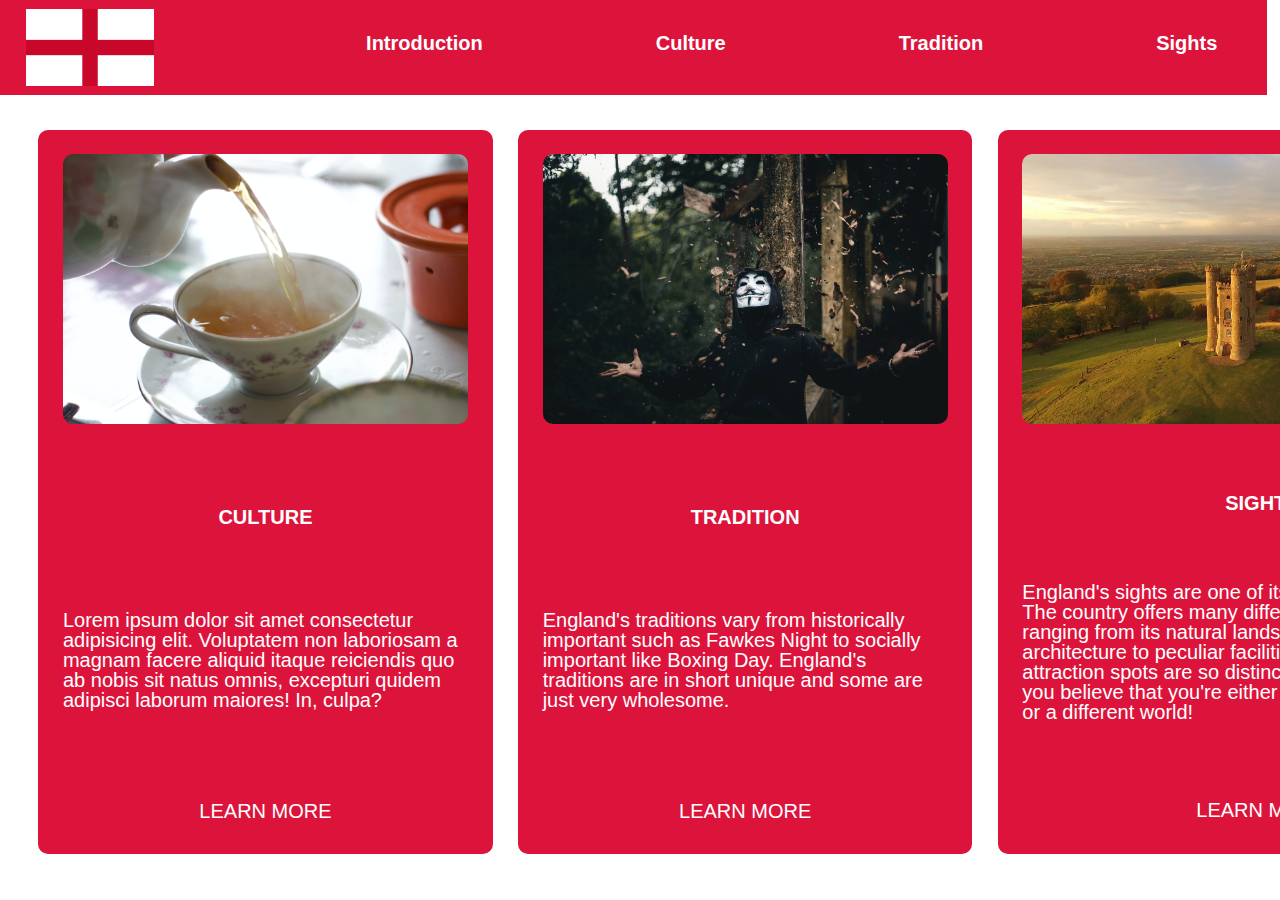
==== index.html @ 89935b38 "Version1" ====
<!DOCTYPE html>
<html lang="en">
<head>
    <meta charset="UTF-8">
    <meta http-equiv="X-UA-Compatible" content="IE=edge">
    <link rel="stylesheet" href="reset.css">
    <link rel="stylesheet" href="introductionpagestyle.css">
    <meta name="viewport" content="width=device-width, initial-scale=1.0">
    <title>Document</title>
</head>
<body>
    <header class="header" id="header">
        <div class="flagicon">
            <img src="englandflag.png" alt="englands_flag">
        </div> 
        <nav class="subjects">
            <a href="" class="subjectlink">Introduction</a>
            <a href="" class="subjectlink">Culture</a>
            <a href="" class="subjectlink">Tradition</a>
            <a href="sightindex.html" class="subjectlink">Sights</a>
        </nav>
    </header>

    <div class="contentbox">
        <div class="content">
            <img src="images/tea.jpg" alt="">
            <h1>CULTURE</h1>
            <P>Lorem ipsum dolor sit amet consectetur adipisicing elit. Voluptatem non laboriosam a magnam facere aliquid itaque reiciendis quo ab nobis sit natus omnis, excepturi quidem adipisci laborum maiores! In, culpa?</P>
            <a href="">LEARN MORE</a>
        </div>

        <div class="content">
            <img src="images/traditiontumbnail.jpg" alt="tumbnail2" class="traditionpic">
            <h1>TRADITION</h1>
            <P>England's traditions vary from historically important such as <i>Fawkes Night</i> to socially important like <i>Boxing Day</i>. England's traditions are in short unique and some are just very wholesome.</P>
            <a href="">LEARN MORE</a>
        </div>

        <div class="content">
            <img src="images/sightstumbnail.jpg" alt="tumbnail3" class="content3">
            <h1>SIGHTS</h1>
            <P>England's sights are one of its major selling points. The country offers many different types of
                sights ranging from its natural landscape and old architecture to peculiar facilities. Its sight 
                and attraction spots are so distinctive, some literally make you believe that you're either in a 
                different time period or a different world!
            </P>
            <a href="">LEARN MORE</a>
        </div>
    </div>

</body>
</html>
---- introductionpagestyle.css ----
/*Navbar*/
html {
    font-size: 20px;
}

.header {
    display: flex;
    justify-content: space-between;
    align-items: center;
    width: 95vw;
    padding-left: 2vw;
    padding-right: 2vw;
    padding-top: 1vh;
    padding-bottom: 1vh;
    background-color: crimson;
    position: fixed;
    z-index: 9;
}

.flagicon img{
    max-width: 10vw;
    display: block;
}

.subjects {
    padding: 2%;
    width: 70%;
    display: flex;
    justify-content: space-between;
}

.subjects a {
    display: block;
    float: left;
    text-decoration: none;
    color: white;
    font-family: Arial, Helvetica, sans-serif;
    font-size: 1rem;
    font-weight:bold;
    padding-bottom: 1%; 
} 

.subjectlink {
    position: relative;
}

.subjectlink::before {
    position: absolute;
    content: "";
    bottom: 0;
    left: 0;
    width: 0%;
    height: 3px;
    background-color: white;
    transition-duration: 0.2s;
    transition-delay: 100ms;
}

.subjectlink:hover::before {
    width: 100%;
}

/*Main Content*/
.contentbox {
    display: flex;
    flex-direction: row;
    align-items: center;
    padding-top: 13vh;
    justify-content: space-between;
    padding-left: 2%;
    padding-right: 2%;
    height: fit-content;
    font-family: Arial, Helvetica, sans-serif;
}

.content {
    margin: 1vw;
    height: 75vh;
    width: fit-content;
    padding: 2%;
    display: flex;
    flex-direction: column;
    justify-content: space-between;
    color: white;
    background-color: crimson;
    border-radius: 10px;
}

.content img{
    height: 30vh;
    border-radius: 10px;
}

.content h1 {
    align-self: center;
    font-weight: bold;
}

.content a {
    text-decoration: none;
    align-self: center;
    color: white;
    padding: 2%;
    border-radius: 25px;
}

.content a:hover {
    color: crimson;
    background-color: white;
}


/*Mobile devices*/
@media (max-width: 600px) {
    .contentbox {
        flex-direction: column;
    }

    .content img {
        align-self: center;
        margin-top: 2vh;
        width: 70vw;
        border-radius: 10px;
    }
}
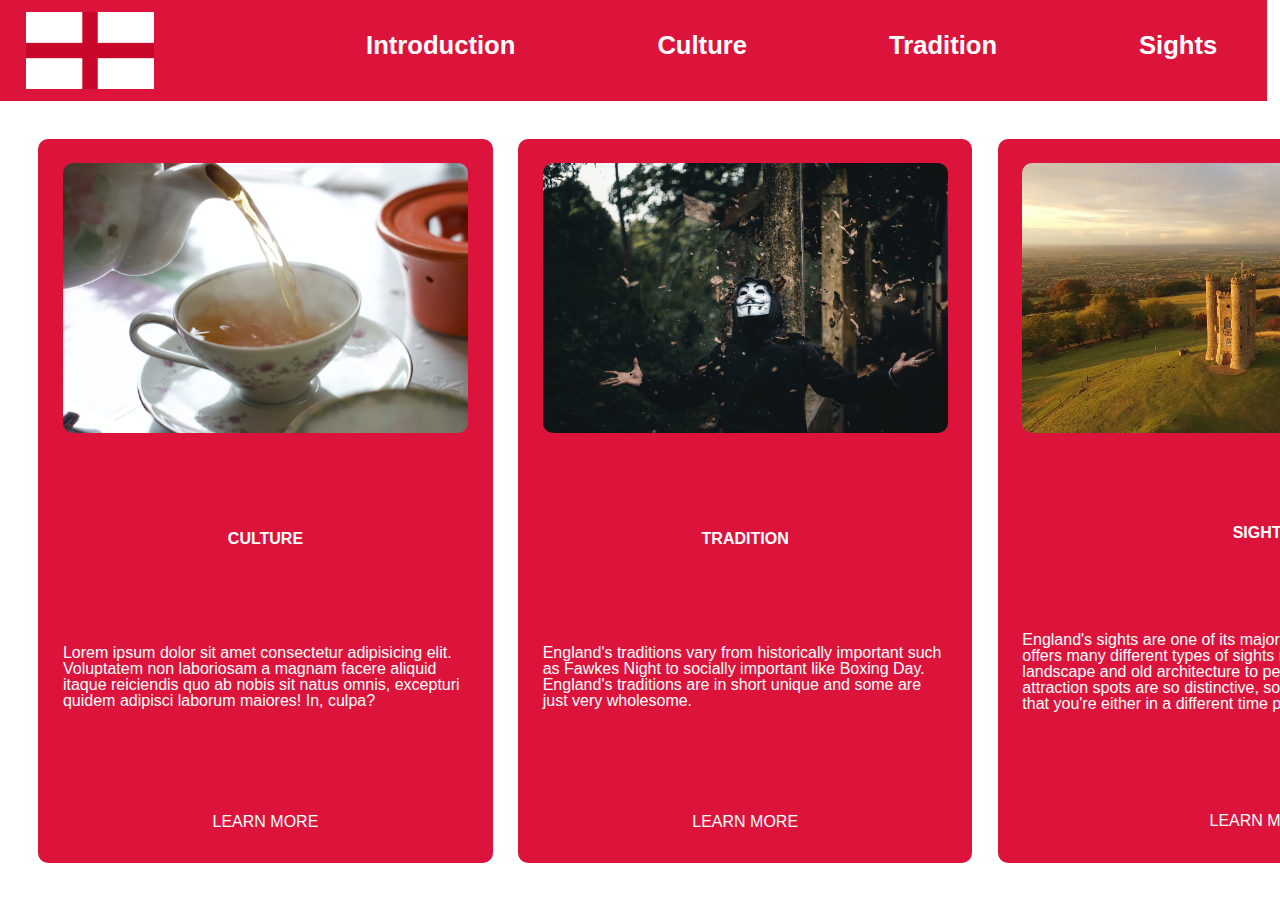
==== commit bad9a8e4: "morb wipe" ====
--- a/index.html
+++ b/index.html
@@ -6,6 +6,7 @@
     <link rel="stylesheet" href="reset.css">
     <link rel="stylesheet" href="introductionpagestyle.css">
     <meta name="viewport" content="width=device-width, initial-scale=1.0">
+    <script type="text/javascript" src="js/jquery-1.11.1.min.js"></script>
     <title>Document</title>
 </head>
 <body>
@@ -47,6 +48,11 @@
             <a href="">LEARN MORE</a>
         </div>
     </div>
+    <script type="text/javascript" src="js/stickUp.js"></script>
 
+    <script type="text/javascript">
+        $('header').stickUp();
+    </script>
+    
 </body>
-</html>+</html>
--- a/introductionpagestyle.css
+++ b/introductionpagestyle.css
@@ -1,8 +1,4 @@
 /*Navbar*/
-html {
-    font-size: 20px;
-}
-
 .header {
     display: flex;
     justify-content: space-between;
@@ -35,7 +31,7 @@
     text-decoration: none;
     color: white;
     font-family: Arial, Helvetica, sans-serif;
-    font-size: 1rem;
+    font-size: 2vw;
     font-weight:bold;
     padding-bottom: 1%; 
 } 
@@ -65,7 +61,7 @@
     display: flex;
     flex-direction: row;
     align-items: center;
-    padding-top: 13vh;
+    padding-top: 14vh;
     justify-content: space-between;
     padding-left: 2%;
     padding-right: 2%;
@@ -122,4 +118,4 @@
         width: 70vw;
         border-radius: 10px;
     }
-}+}
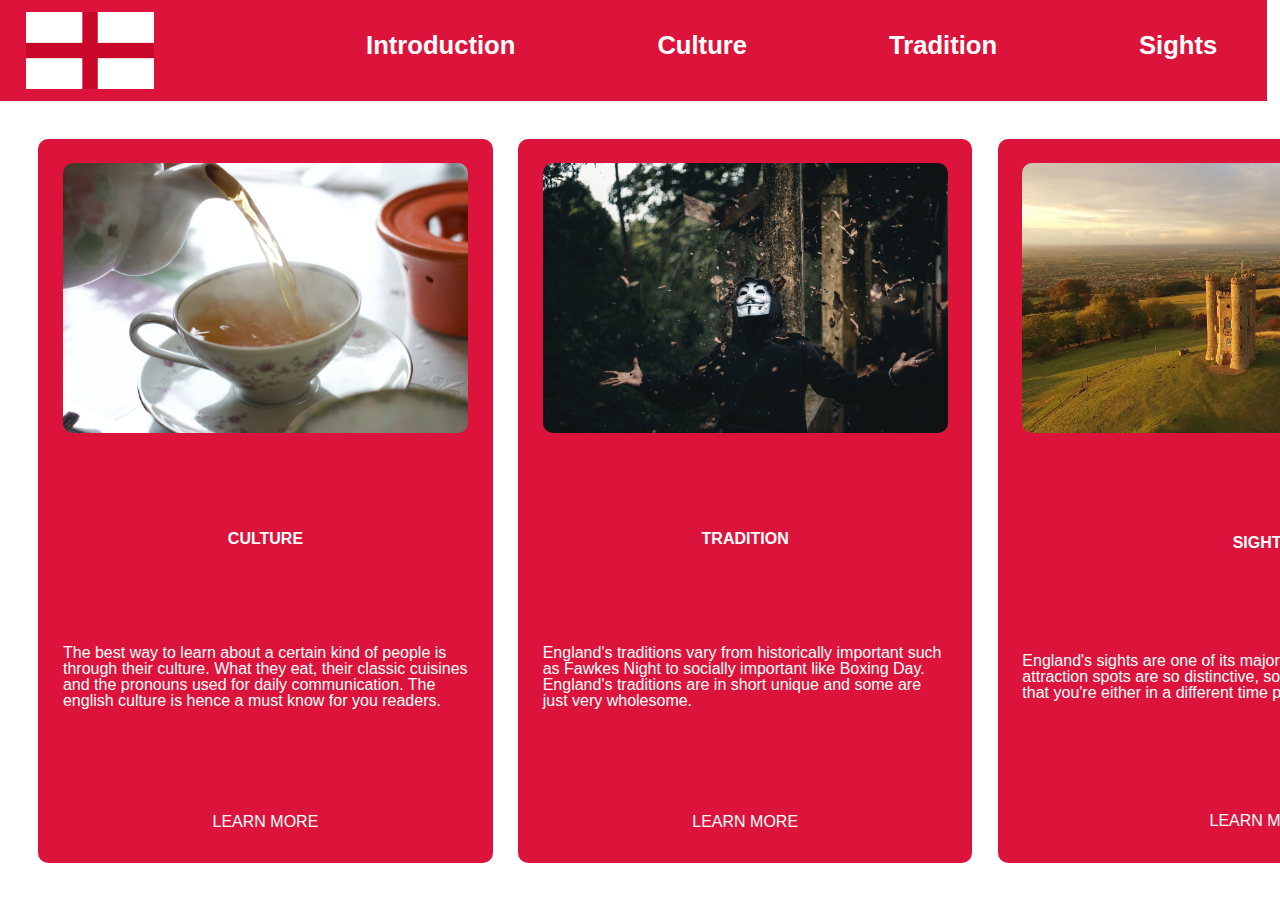
==== commit 476e644b: "morb swipe" ====
--- a/index.html
+++ b/index.html
@@ -26,7 +26,7 @@
         <div class="content">
             <img src="images/tea.jpg" alt="">
             <h1>CULTURE</h1>
-            <P>Lorem ipsum dolor sit amet consectetur adipisicing elit. Voluptatem non laboriosam a magnam facere aliquid itaque reiciendis quo ab nobis sit natus omnis, excepturi quidem adipisci laborum maiores! In, culpa?</P>
+            <P>The best way to learn about a certain kind of people is through their culture. What they eat, their classic cuisines and the pronouns used for daily communication. The english culture is hence a must know for you readers.</P>
             <a href="">LEARN MORE</a>
         </div>
 
@@ -40,8 +40,7 @@
         <div class="content">
             <img src="images/sightstumbnail.jpg" alt="tumbnail3" class="content3">
             <h1>SIGHTS</h1>
-            <P>England's sights are one of its major selling points. The country offers many different types of
-                sights ranging from its natural landscape and old architecture to peculiar facilities. Its sight 
+            <P>England's sights are one of its major selling points. Its sight 
                 and attraction spots are so distinctive, some literally make you believe that you're either in a 
                 different time period or a different world!
             </P>
